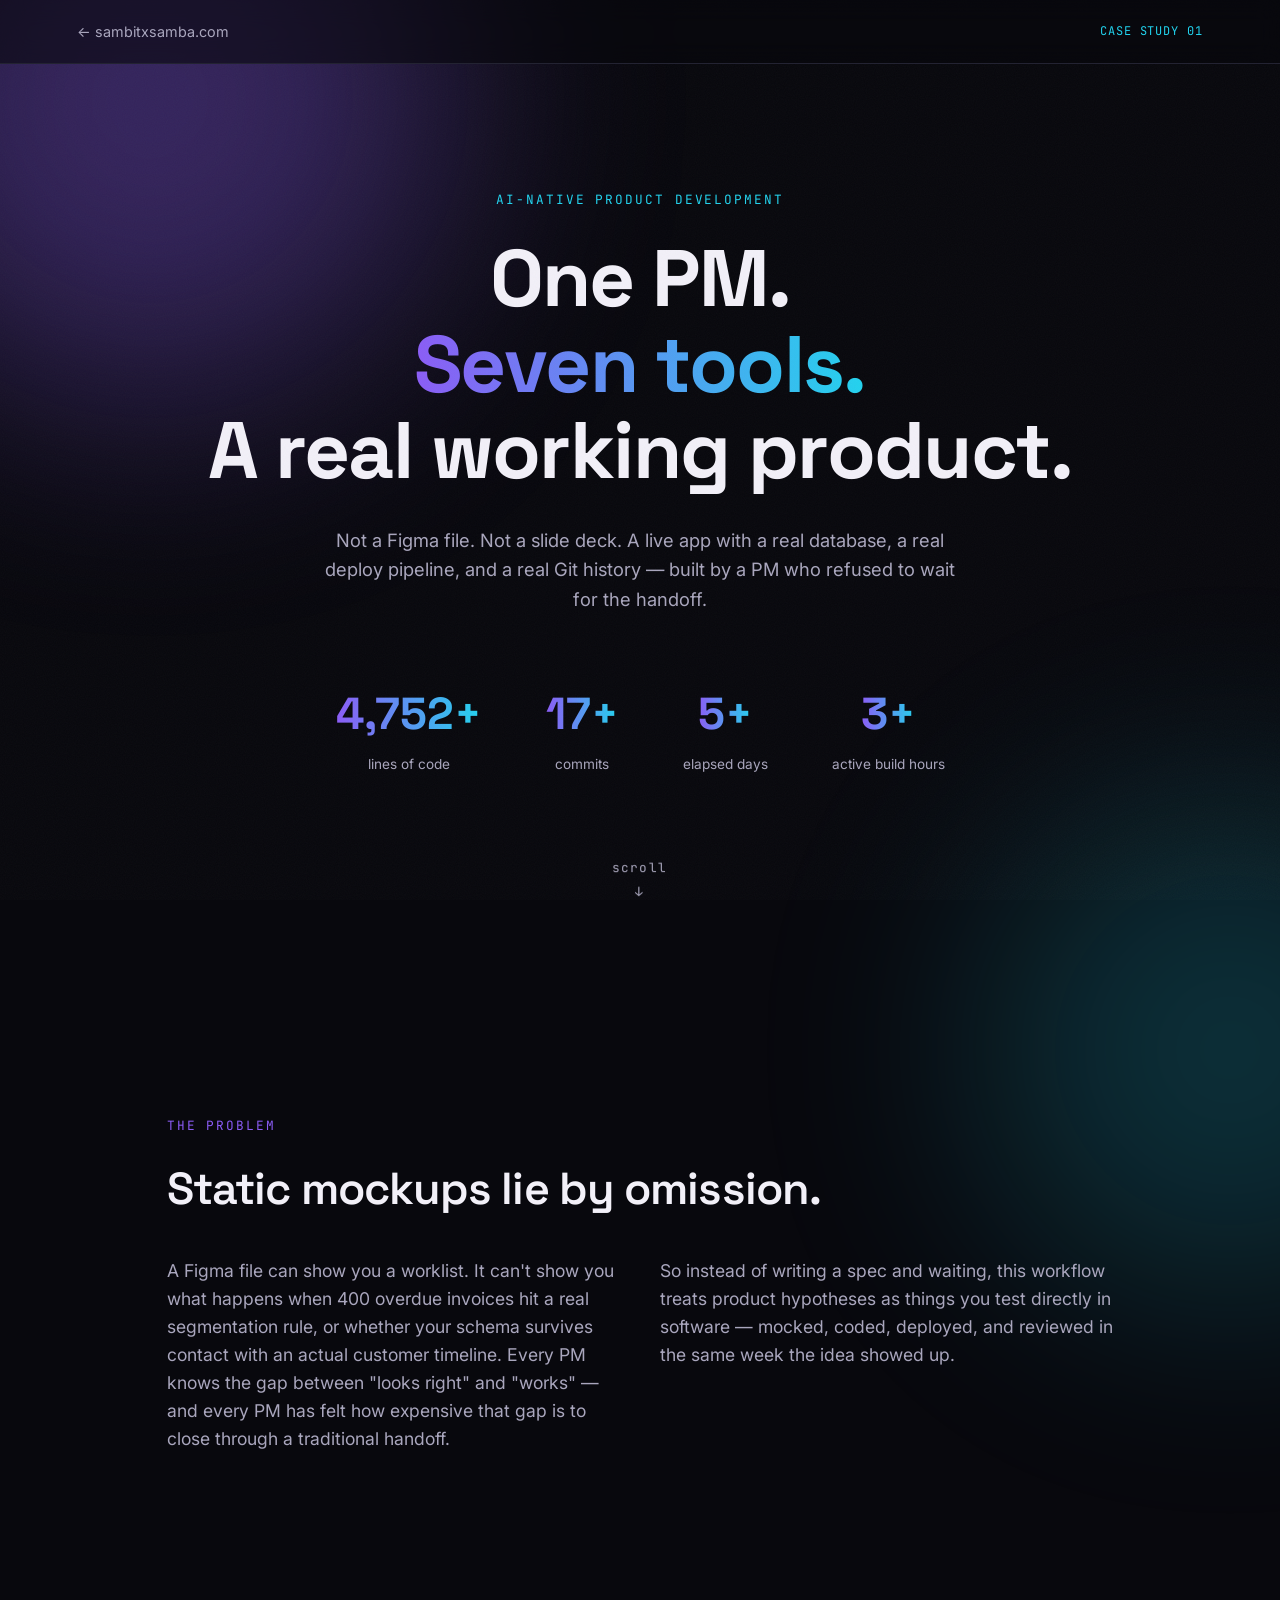
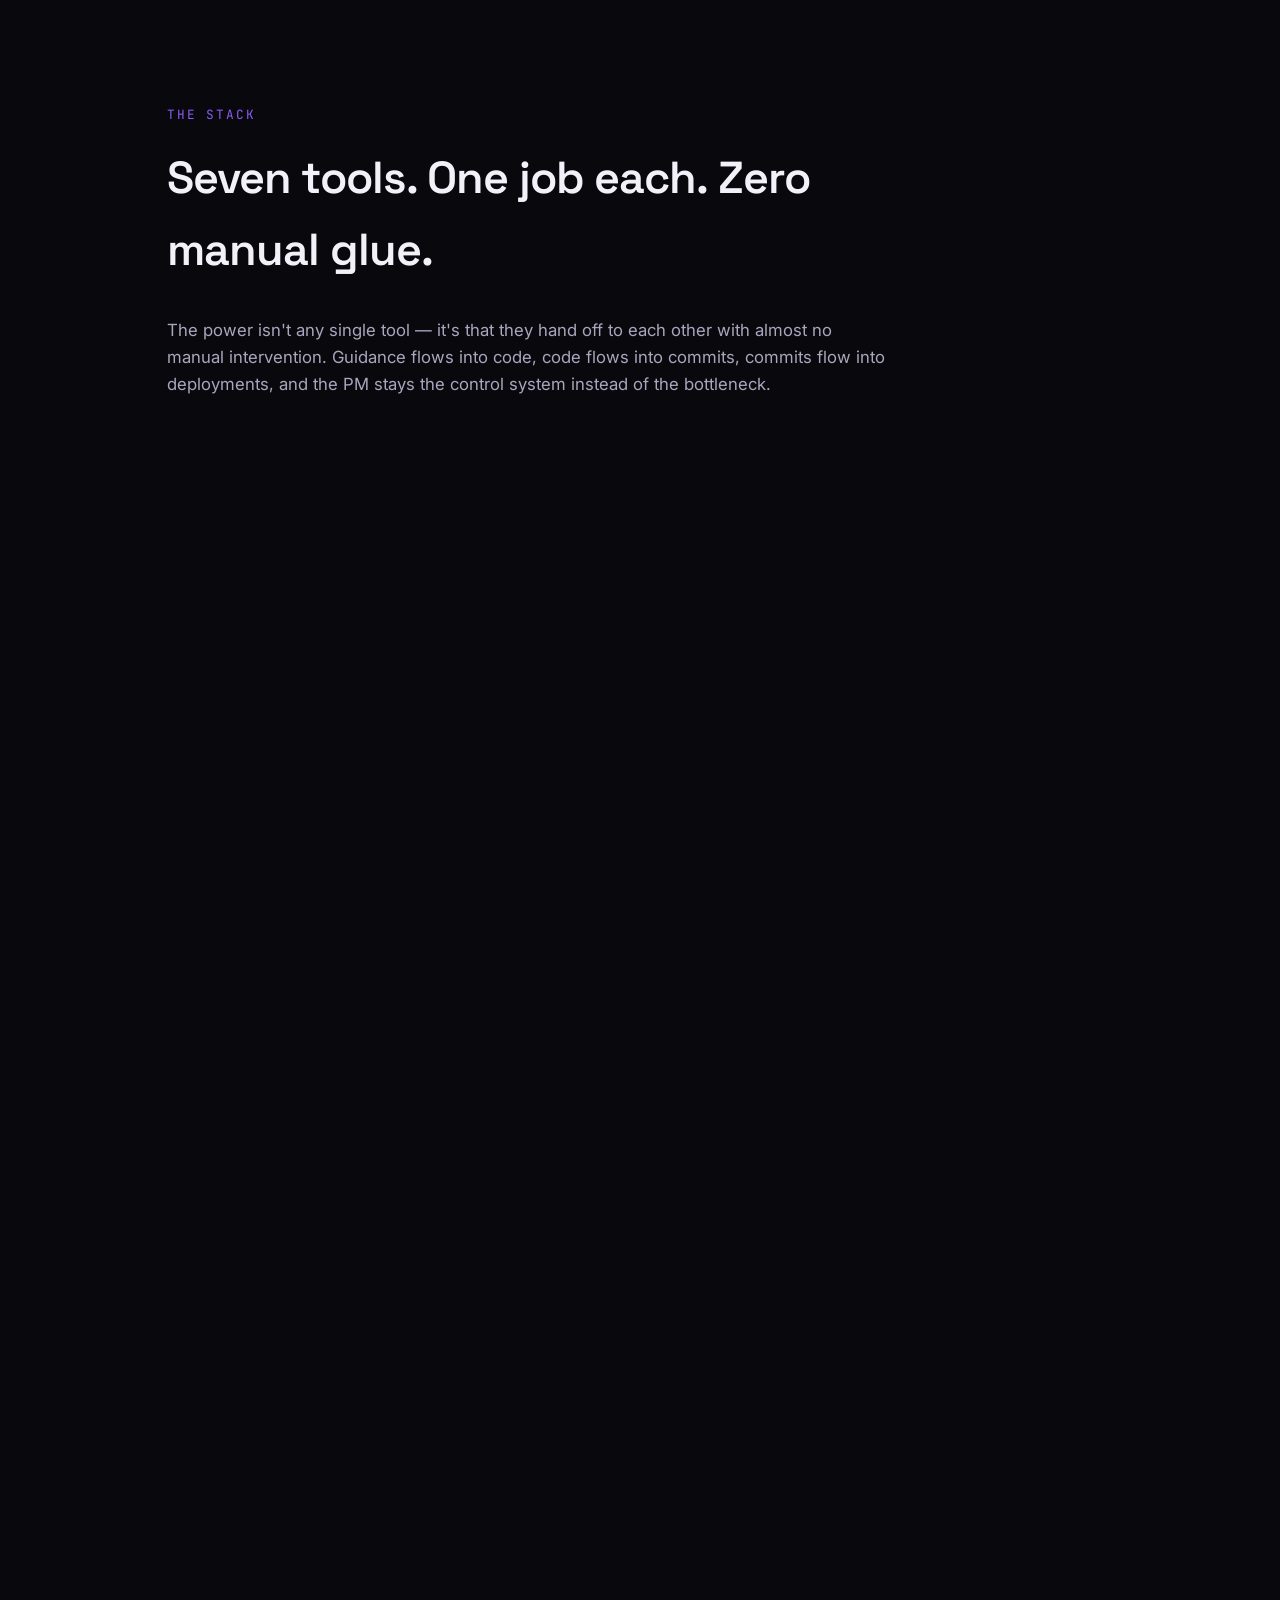
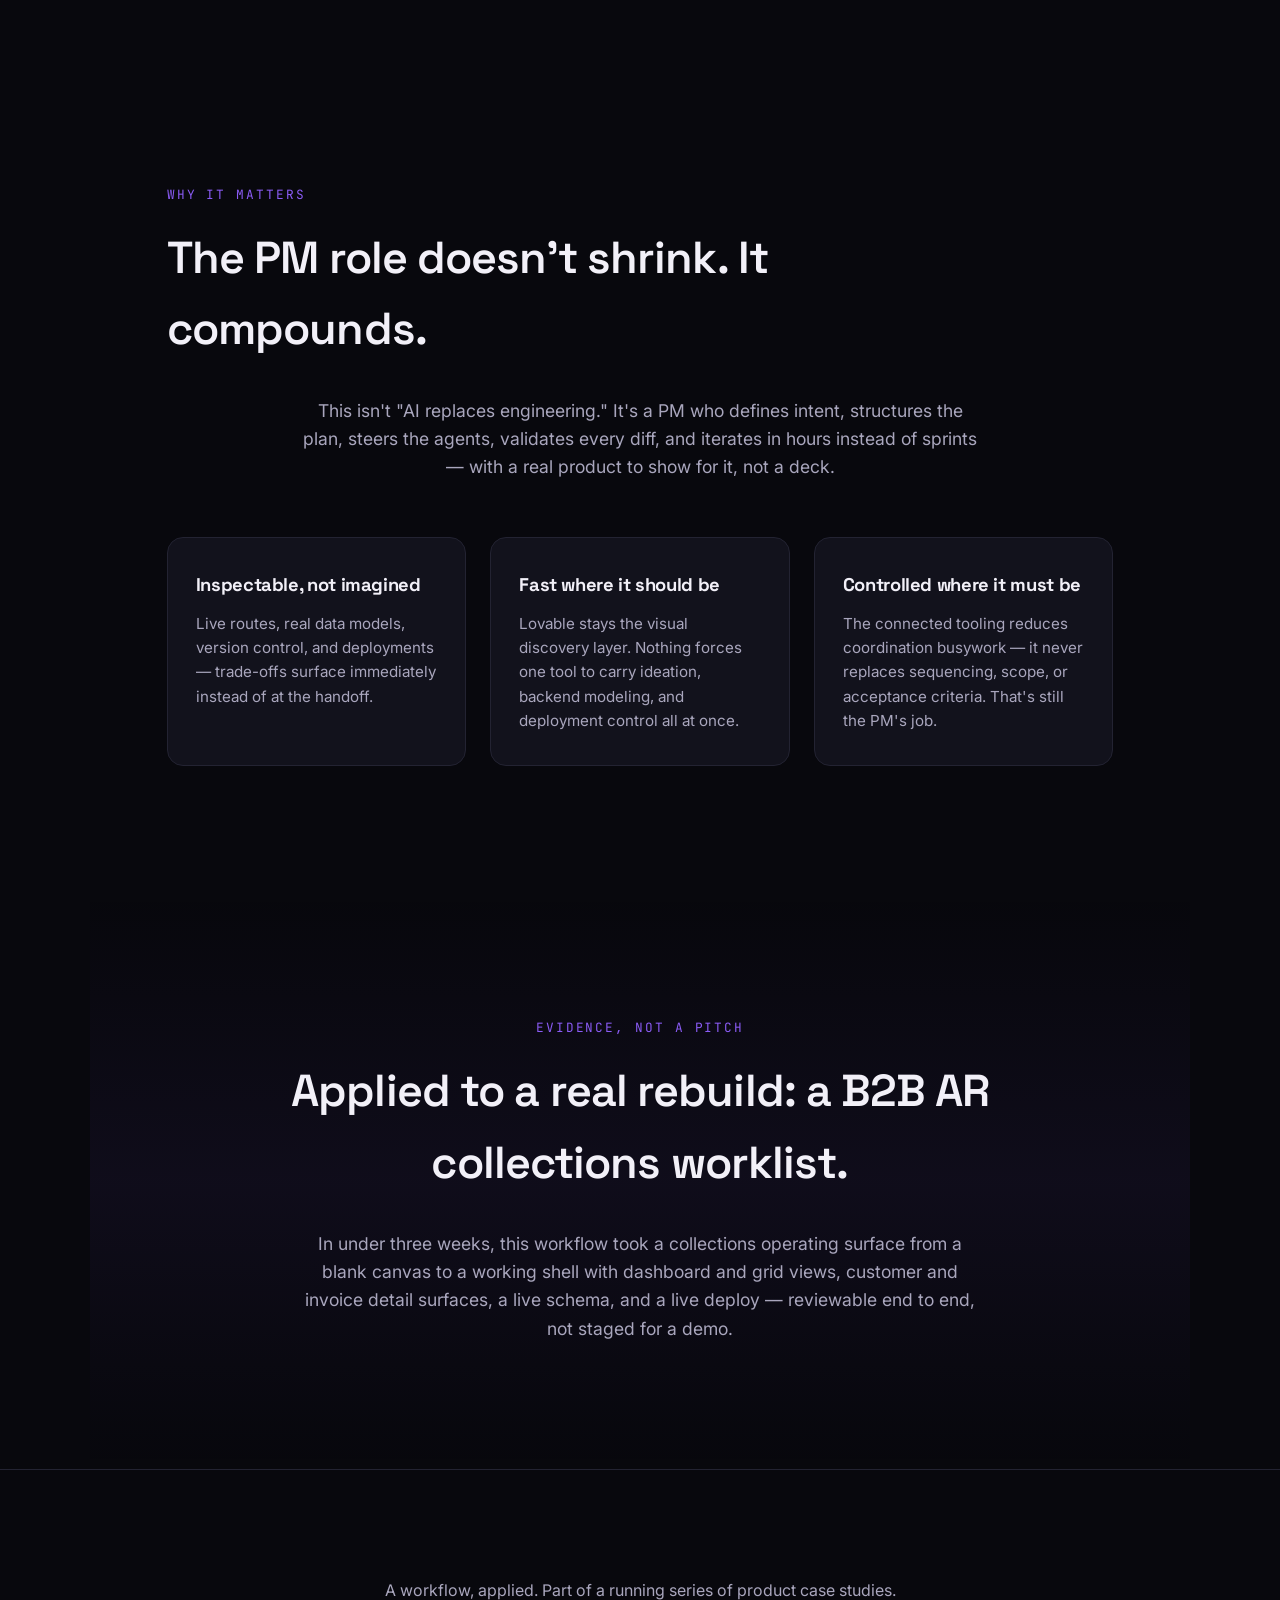
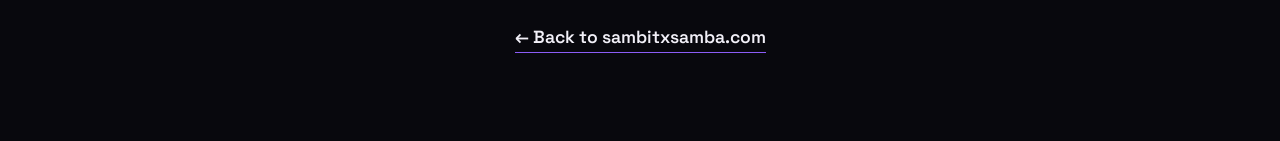
==== docs/index.html @ 9b8b5c19 "Add case study 1: AI-native PM builder workflow" ====
<!DOCTYPE html>
<html lang="en">
<head><meta charset="UTF-8"><title>Case Studies</title>
<meta http-equiv="refresh" content="0; url=collections-workflow/">
</head>
<body>Redirecting to <a href="collections-workflow/">case studies</a>...</body>
</html>
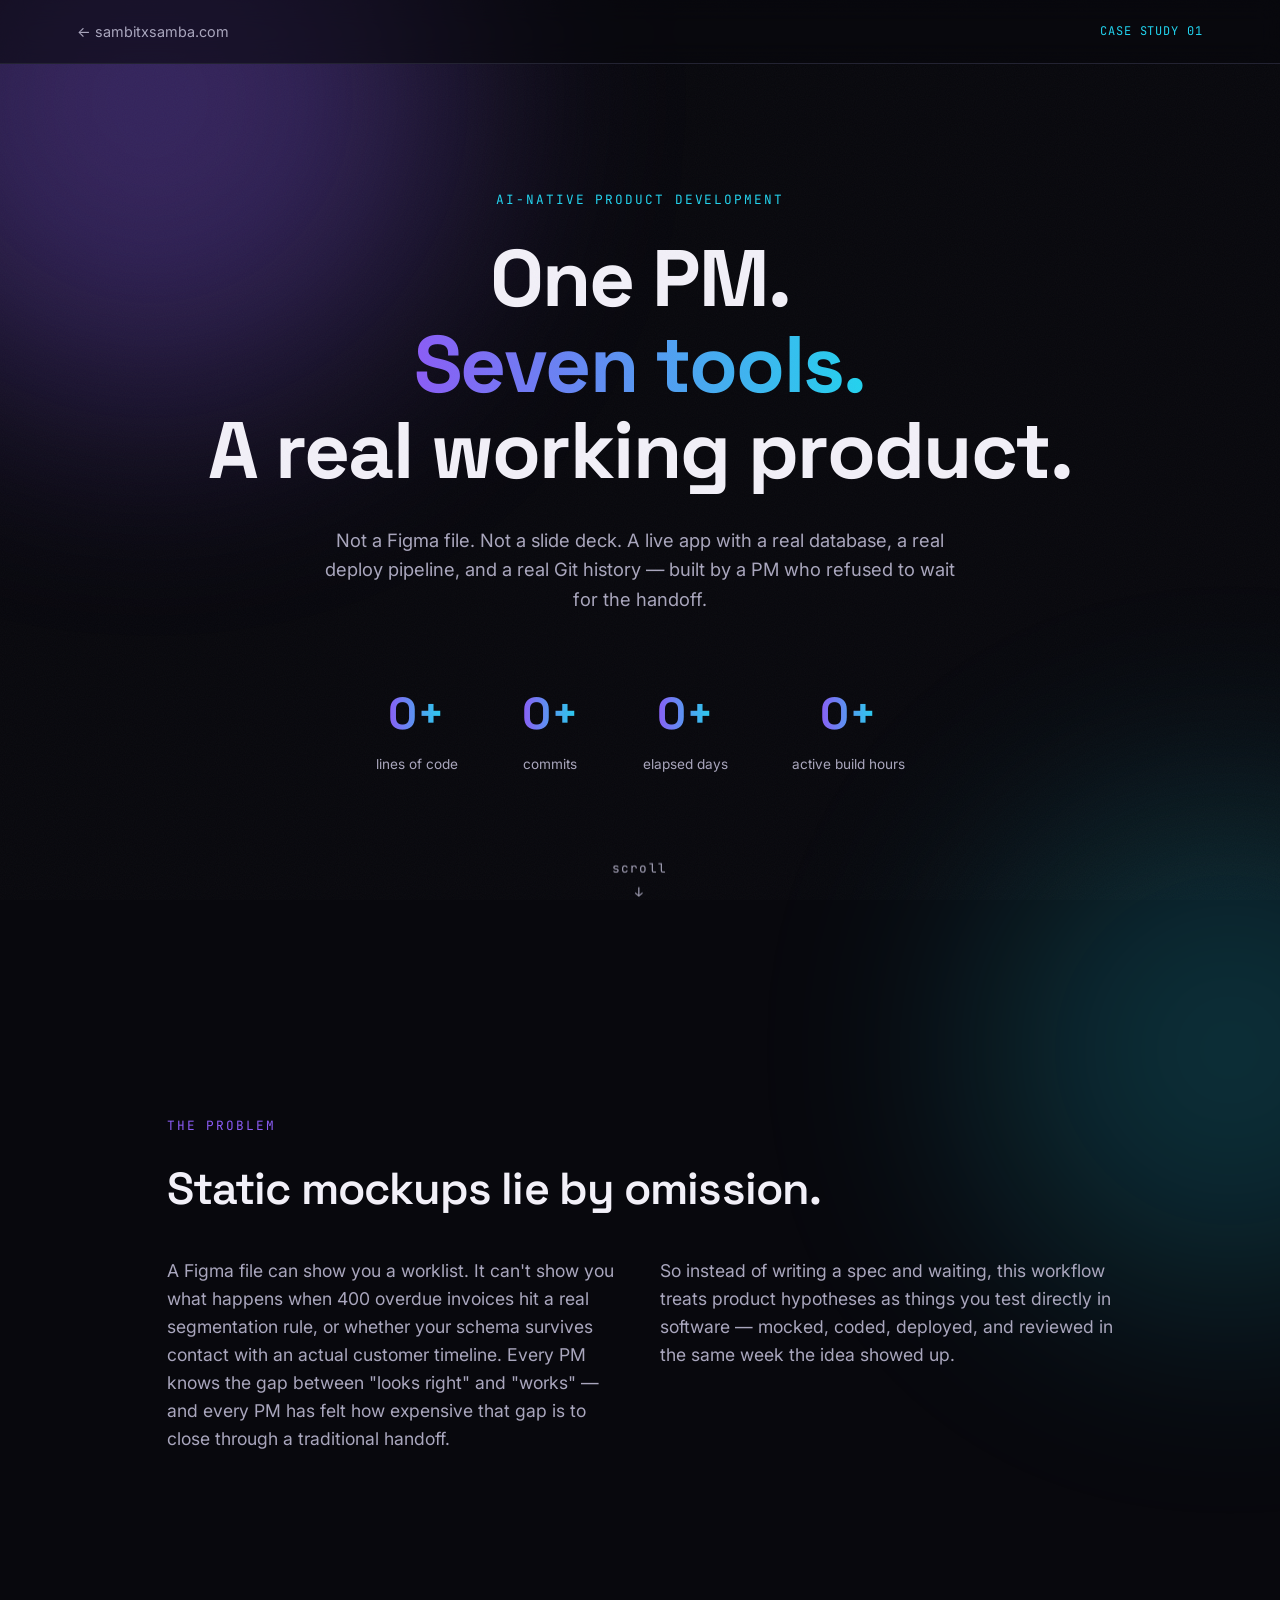
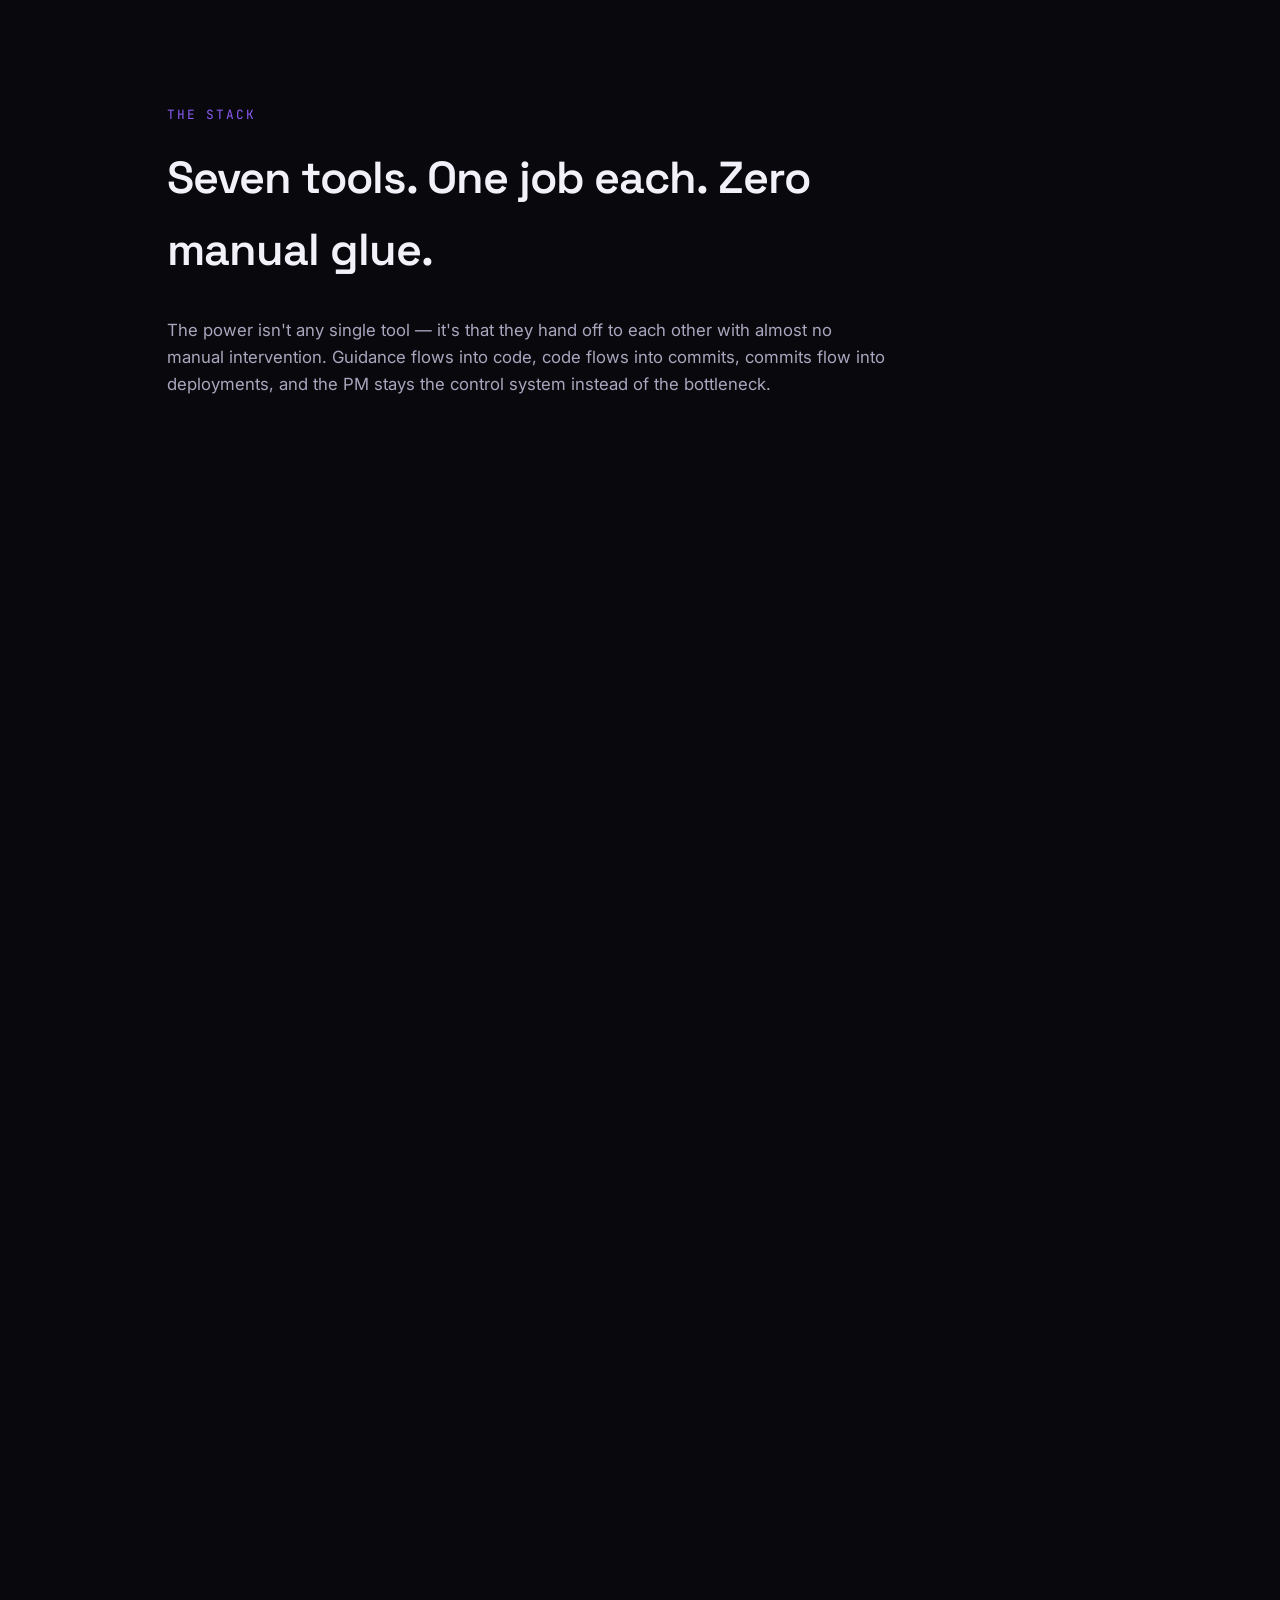
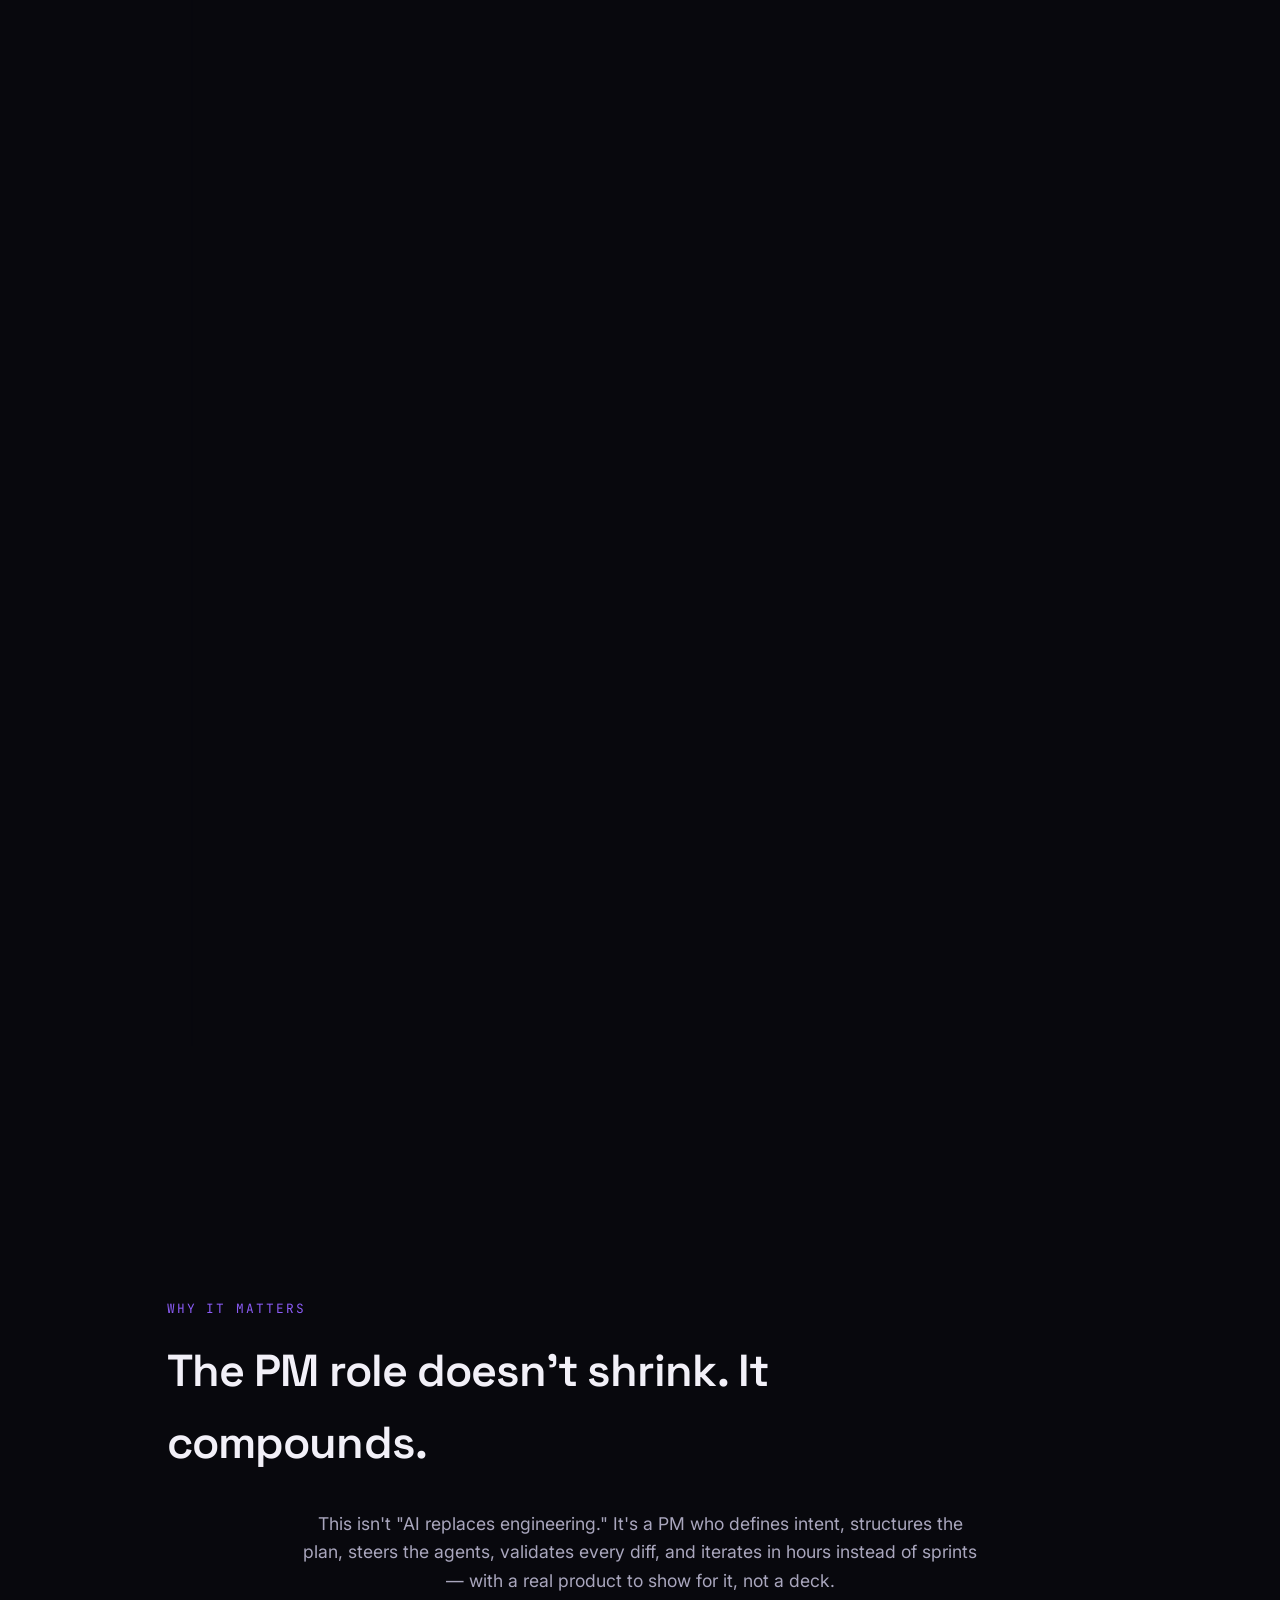
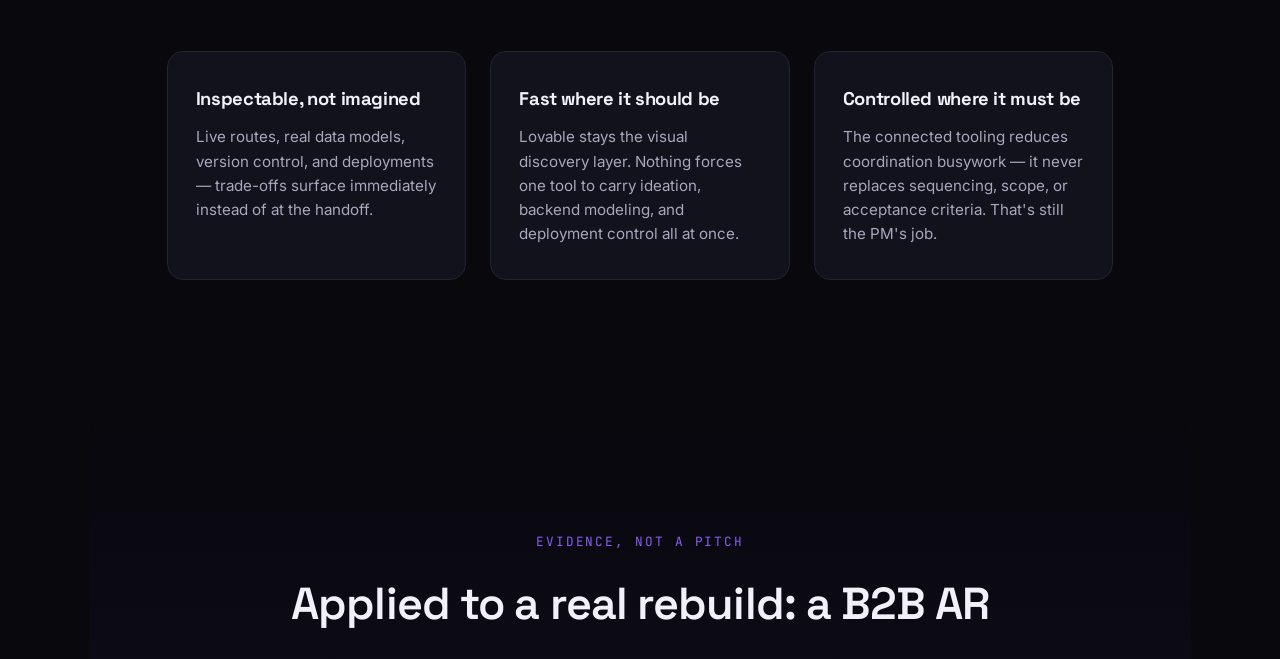
==== commit 02352077: "Rename case study 1 URL to ai-native-pm-workflow" ====
--- a/docs/index.html
+++ b/docs/index.html
@@ -1,7 +1,7 @@
 <!DOCTYPE html>
 <html lang="en">
 <head><meta charset="UTF-8"><title>Case Studies</title>
-<meta http-equiv="refresh" content="0; url=collections-workflow/">
+<meta http-equiv="refresh" content="0; url=ai-native-pm-workflow/">
 </head>
-<body>Redirecting to <a href="collections-workflow/">case studies</a>...</body>
+<body>Redirecting to <a href="ai-native-pm-workflow/">case studies</a>...</body>
 </html>
